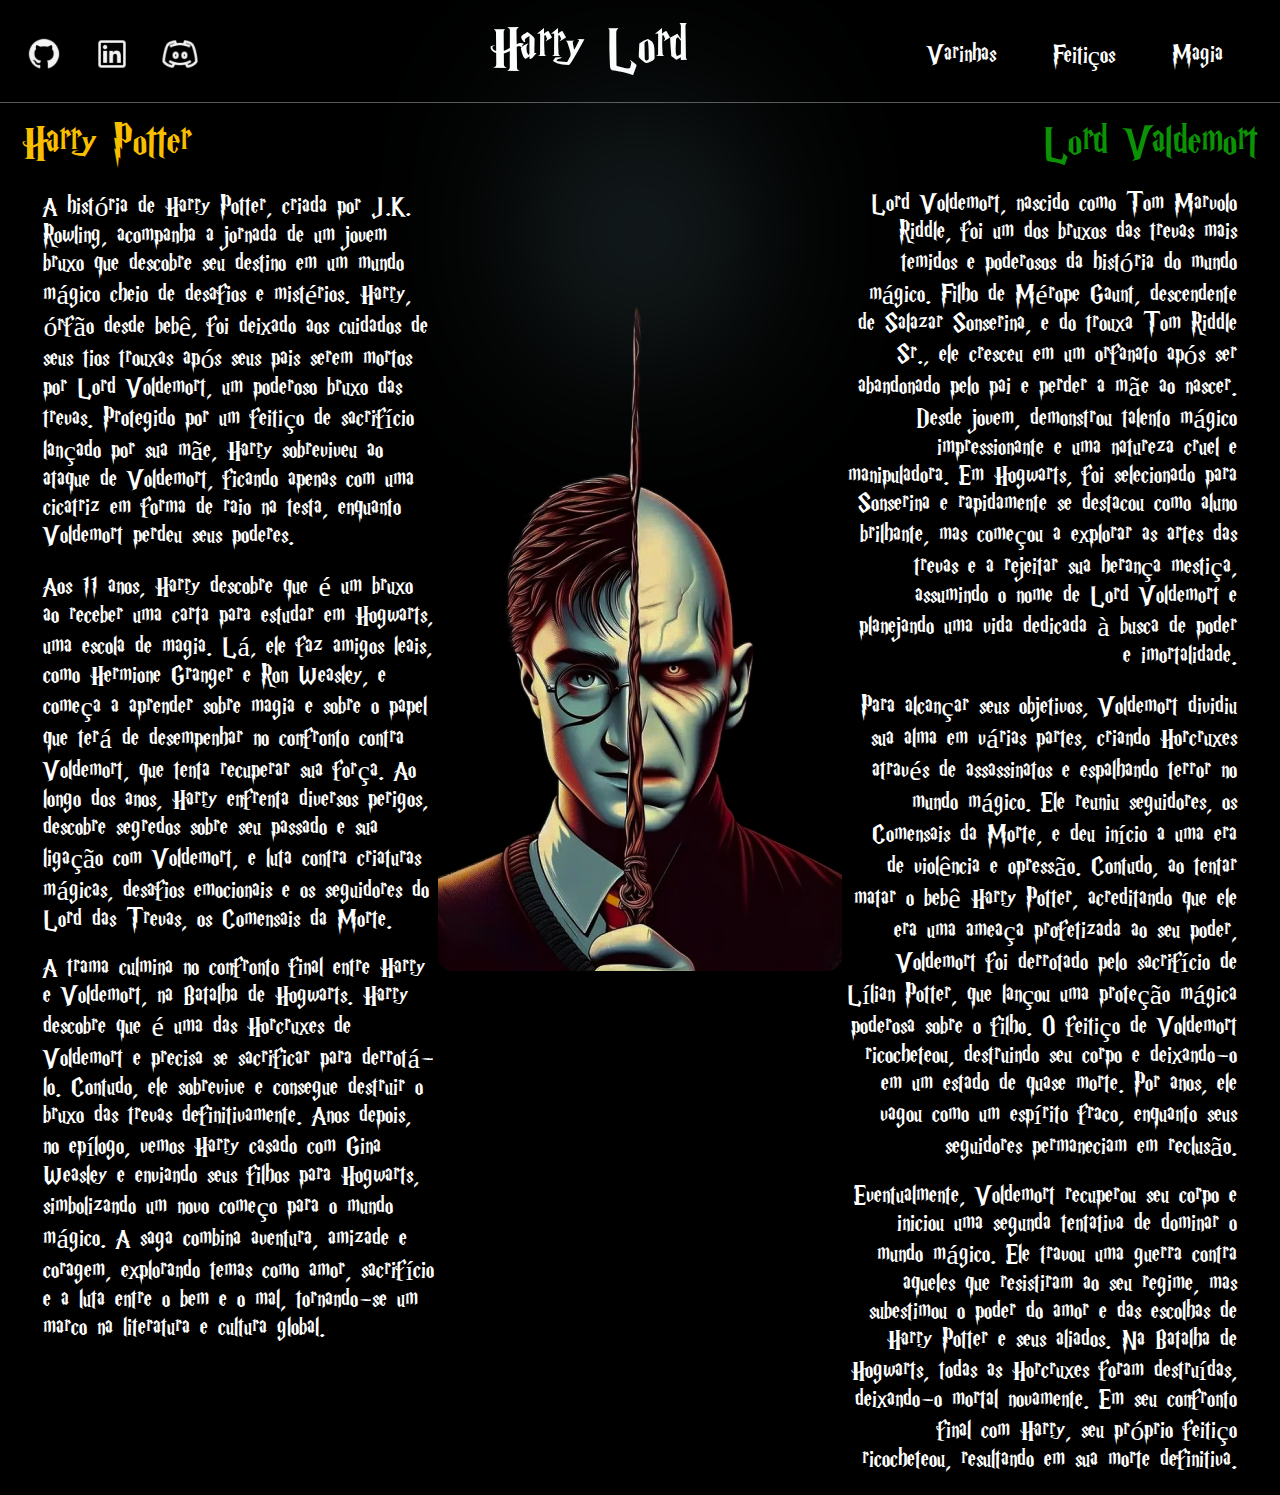
==== index.html @ 0b6c0e16 "Primeiro commit do projeto Harry and Lord" ====
<!DOCTYPE html>
<html lang="pt-br">
<head>
    <meta charset="UTF-8">
    <meta http-equiv="X-UA-Compatible" content="IE=edge">
    <meta name="viewport" content="width=device-width, initial-scale=1.0">
    <title>Harry Lord</title>
   
   <!-- links de Css -->
    <link rel="stylesheet" href="styles.css">
</head>


<body>
  <header class="menu">
    <div class="icons">
      <a href='https://github.com/V1n1c1u5f1rm1n0'><img src="./img/github_icon.png" alt="logo GitHub"></a>
      <a href='https://www.linkedin.com/in/vinicius-firmino/'><img src="./img/linkding_icon.png" alt="logo Linkedin"></a>
      <a href='https://discord.gg/HqS6YYK2QP'><img src="./img/discord_icon.png" alt="logo Discord"></a>
    </div>
    </div>
     <h1 class="logo">Harry Lord</h1>
   
     <div class="menu_nav">
        <a href="#Harry"id="varinha" class="menu_link">Varinhas</a>
        <a href="#Lord" id="feitico" class="menu_link">Feitiços</a>
        <a href="#Lord" id="magia"   class="menu_link">Magia</a>  
    </div>

  </header>

<main class="prc">
  <section class="harry_potter">
    <h1 class="nomes_lords" id="Harry">Harry Potter</h1>
      <p class="harry_potter_texto">
        A história de Harry Potter, criada por J.K. Rowling, acompanha a jornada de um jovem
        bruxo que descobre seu destino em um mundo mágico cheio de desafios e mistérios. Harry, órfão desde bebê,
        foi deixado aos cuidados de seus tios trouxas após seus pais serem mortos por Lord Voldemort, um poderoso bruxo das trevas. 
        Protegido por um feitiço de sacrifício lançado por sua mãe, Harry sobreviveu ao ataque
        de Voldemort, ficando apenas com uma cicatriz em forma de raio na testa, enquanto Voldemort perdeu seus poderes.
      </p>
      <p class="harry_potter_texto">
        Aos 11 anos, Harry descobre que é um bruxo ao receber uma carta para estudar em Hogwarts, uma escola de magia. Lá, ele faz amigos leais, como Hermione Granger e Ron Weasley, e começa a aprender sobre magia e sobre o papel que terá de desempenhar no confronto contra Voldemort, que tenta recuperar sua força. Ao longo dos anos, Harry enfrenta diversos perigos, descobre segredos sobre seu passado e sua ligação com Voldemort, e luta contra criaturas mágicas, desafios emocionais e os seguidores do Lord das Trevas, os Comensais da Morte.</p>
      <p class="harry_potter_texto">
        A trama culmina no confronto final entre Harry e Voldemort, na Batalha de Hogwarts. Harry descobre que é uma das Horcruxes de Voldemort e precisa se sacrificar para derrotá-lo. Contudo, ele sobrevive e consegue destruir o bruxo das trevas definitivamente. Anos depois, no epílogo, vemos Harry casado com Gina Weasley e enviando seus filhos para Hogwarts, simbolizando um novo começo para o mundo mágico. A saga combina aventura, amizade e coragem, explorando temas como amor, sacrifício e a luta entre o bem e o mal, tornando-se um marco na literatura e cultura global.
      </p>

  </section>

  <div class="img_centro">
    <img src="./img/patrono.png" class="patrono">
    <img src="./img/harry_lord.png" class="harry_lord">
  </div>

  <section class="lord_voldemort">
    <h1 class="nomes_lords" id="Lord">Lord Valdemort</h1>
      <p class="lord_voldemort_texto">
        Lord Voldemort, nascido como Tom Marvolo Riddle, foi um dos bruxos das trevas mais temidos e poderosos da história do mundo mágico. Filho de Mérope Gaunt, descendente de Salazar Sonserina, e do trouxa Tom Riddle Sr., ele cresceu em um orfanato após ser abandonado pelo pai e perder a mãe ao nascer. Desde jovem, demonstrou talento mágico impressionante e uma natureza cruel e manipuladora. Em Hogwarts, foi selecionado para Sonserina e rapidamente se destacou como aluno brilhante, mas começou a explorar as artes das trevas e a rejeitar sua herança mestiça, assumindo o nome de Lord Voldemort e planejando uma vida dedicada à busca de poder e imortalidade.
      </p>
      <p class="lord_voldemort_texto">
        Para alcançar seus objetivos, Voldemort dividiu sua alma em várias partes, criando Horcruxes através de assassinatos e espalhando terror no mundo mágico. Ele reuniu seguidores, os Comensais da Morte, e deu início a uma era de violência e opressão. Contudo, ao tentar matar o bebê Harry Potter, acreditando que ele era uma ameaça profetizada ao seu poder, Voldemort foi derrotado pelo sacrifício de Lílian Potter, que lançou uma proteção mágica poderosa sobre o filho. O feitiço de Voldemort ricocheteou, destruindo seu corpo e deixando-o em um estado de quase morte. Por anos, ele vagou como um espírito fraco, enquanto seus seguidores permaneciam em reclusão.
      </p>
      <p class="lord_voldemort_texto">
        Eventualmente, Voldemort recuperou seu corpo e iniciou uma segunda tentativa de dominar o mundo mágico. Ele travou uma guerra contra aqueles que resistiram ao seu regime, mas subestimou o poder do amor e das escolhas de Harry Potter e seus aliados. Na Batalha de Hogwarts, todas as Horcruxes foram destruídas, deixando-o mortal novamente. Em seu confronto final com Harry, seu próprio feitiço ricocheteou, resultando em sua morte definitiva. 
      </p>
  </section>


</main>
  
  <footer>

  </footer>
  
  <script src="script.js"></script>
</body>
</html>
---- styles.css ----
/* reset css */

* {
  margin: 0;
  padding: 0;
}

/*fontes importadas*/
@font-face {
  font-family: 'harryph' ;
  src: url("./fontes/HARRYP__.TTF");
}


/*cores project*/
:root {

  --cor-de-fundo: #000000;
  --cor-de-fonte: #ffffff;
  --cor-sonserina-1: #0C9305;
  --cor-sonserina-2: #665B4A;
  --cor-grifinoria-1: #F8BE00;
  --cor-grifinoria-2: #440000;
  --cor-corvinal-1: #1C466E;
  --cor-Lufalufa-1: #9E9E9E;
  --cor-magia-1: #62aef5;

}

body {
  box-sizing: border-box;
  height: 100vh;
  background-color: var(--cor-de-fundo);
  color:var(--cor-de-fonte);   
}



.menu {
  display: flex;
  justify-content: space-between;
  border-bottom: 1px solid  #585858;
  margin-top: 10px;
  
}

.icons img {
  width: 40px; 
  height: 40px;
  margin-top: 24px;
  padding-left: 24px;
  margin-bottom: 24px;
}

.logo {
  font-family:'harryph';
  font-weight: 100;
  font-size: 3.75rem; /* 60px */
  text-align: center;
  flex-grow: 1;   
  margin-top: 10px;
  margin-left: 4%;
}

.barra-de-pesquisa::placeholder {
  text-align: right; 
  padding-right: 15px;
}

.prc {
  display: flex; 
  width: 100%;
  justify-content: space-between; 
  align-items: flex-start; 
  gap: 20px;
  font-family:'harryph';
  font-size: 1.75rem; /* 28px */
  
}
  .harry_potter, .lord_voldemort {
  flex: 1; 
  }
  
  .img_centro {
    display: flex;
    flex-direction: column;
    width: 50%;
    max-width: 25%;
    margin: 2%;
    align-items: center;
  }

  .patrono {
  width: 50%;
  margin-right: 2%;
  margin-bottom: -20%;
  filter: blur(100px); 
  transition: opacity 5s ease, transform 5s ease, filter 5s ease; 
  }
  
  .patrono:hover {
  opacity: 1;
  filter: blur(0);
  }
  
  .nomes_lords {
  margin-bottom: 5%;
  font-size: 3rem; /* 48px */
  font-weight: 100;
  margin-top: 4%;
  }
  
  #Harry {
  margin-left: 5%;
  color: var(--cor-grifinoria-1);
  }
  
  #Lord {
  color: var(--cor-sonserina-1);
  margin-right: 5%;
  }
  
  .lord_voldemort {
  text-align: right;
  }
  .harry_potter_texto, .lord_voldemort_texto {
  margin-bottom: 20px;
  }
  .harry_potter_texto {
  margin-left: 10%;

  }
  .lord_voldemort_texto {
  margin-right: 10%;
  }



.menu_nav {
  display: flex;
  align-items: center;
  
}

.menu_link {
  text-decoration: none;
  color: inherit; 
  font-size: 1rem; /* 16px */
  font-weight: bold;
  margin-right: 57px;
  font-family: harryph;
  font-size: 1.75rem; /* 28px */
  font-weight: 100;
}

/* Hover de menu */
#varinha:hover {
  color: var(--cor-grifinoria-1);

}
#feitico:hover {
  color: var(--cor-sonserina-2);

}
#magia:hover {
  color: var(--cor-magia-1);

}
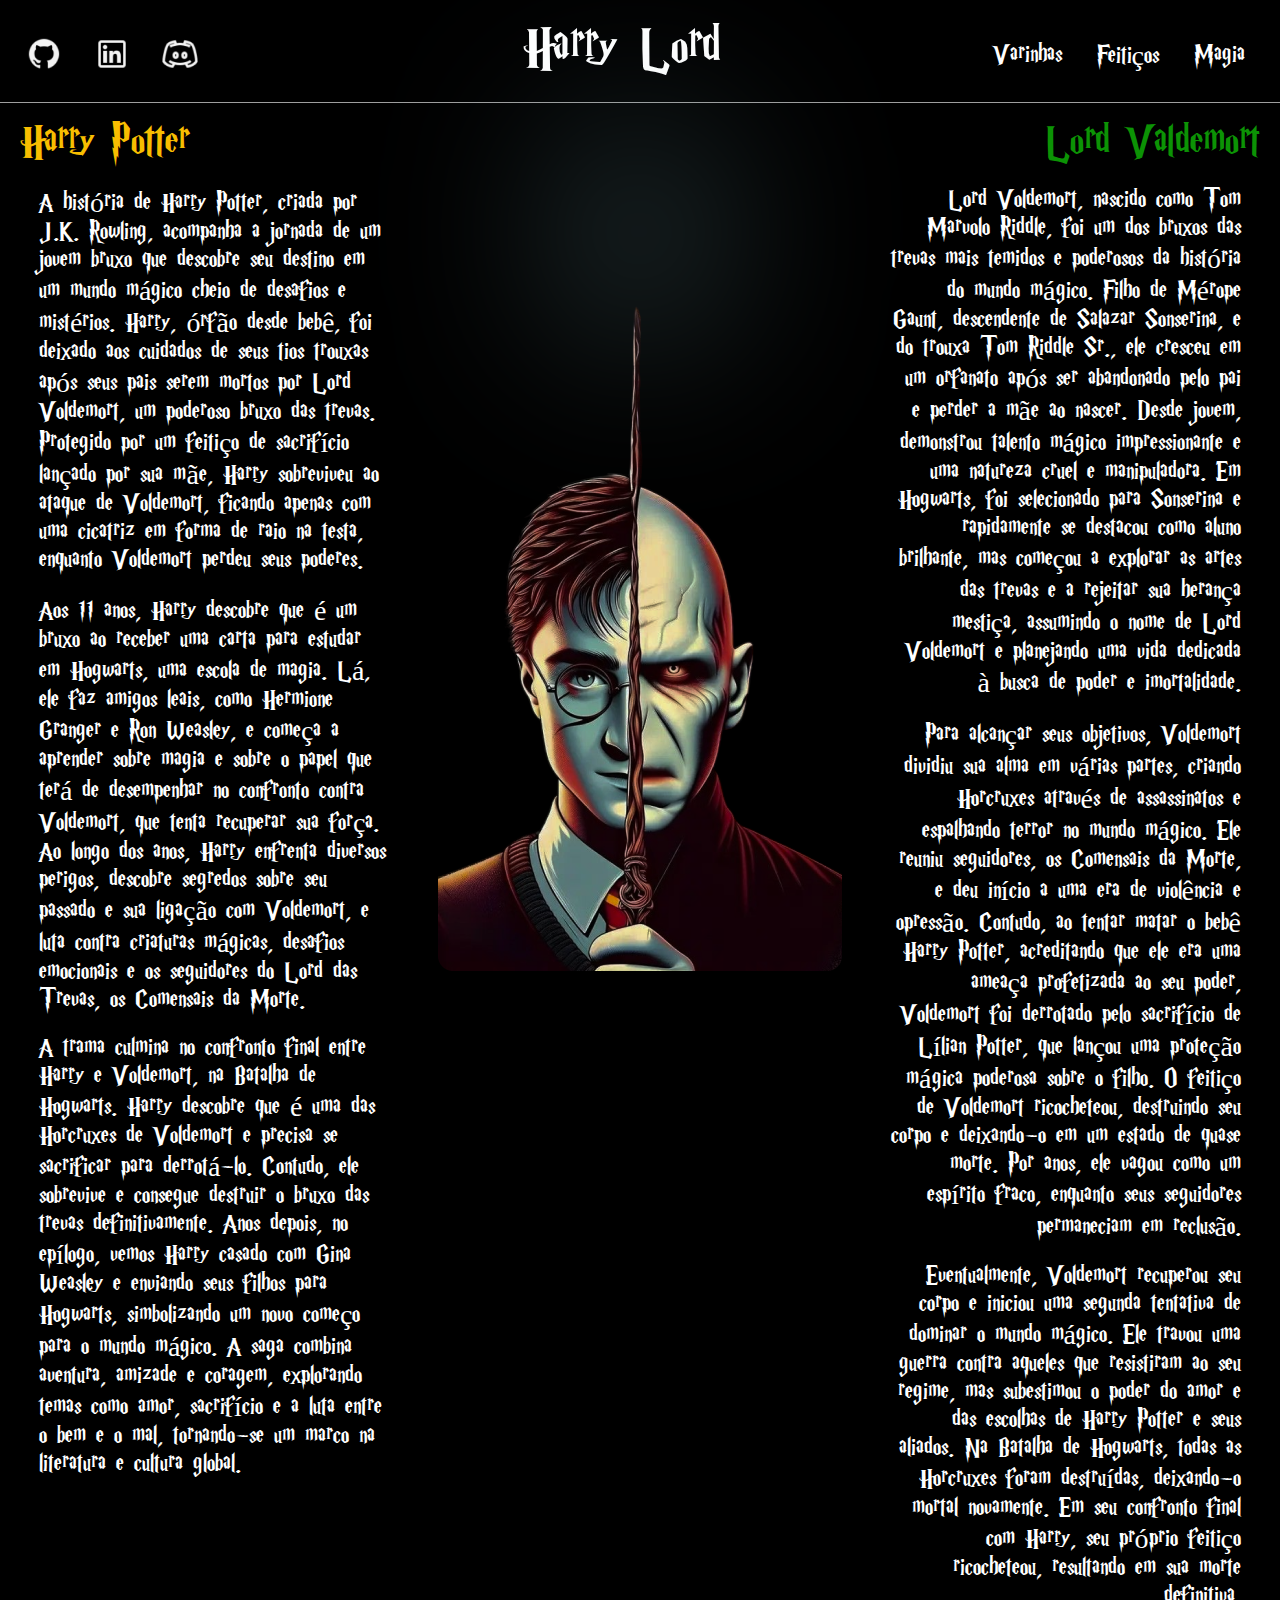
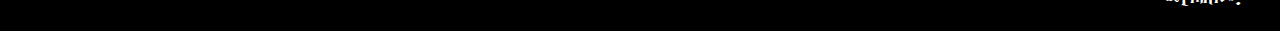
==== commit 3c3bf708: "Adicionado menu hambúrguer e ícones no rodapé; melhorada a navegação, o estilo e a responsividade." ====
--- a/index.html
+++ b/index.html
@@ -18,14 +18,21 @@
       <a href='https://www.linkedin.com/in/vinicius-firmino/'><img src="./img/linkding_icon.png" alt="logo Linkedin"></a>
       <a href='https://discord.gg/HqS6YYK2QP'><img src="./img/discord_icon.png" alt="logo Discord"></a>
     </div>
-    </div>
      <h1 class="logo">Harry Lord</h1>
    
-     <div class="menu_nav">
-        <a href="#Harry"id="varinha" class="menu_link">Varinhas</a>
+     <!-- Menu Hambúrguer -->
+    <div class="hamburger">
+      <div></div>
+      <div></div>
+      <div></div>
+    </div>
+
+    <!-- Navegação -->
+    <nav class="menu_nav">
+        <a href="#Harry" id="varinha" class="menu_link">Varinhas</a>
         <a href="#Lord" id="feitico" class="menu_link">Feitiços</a>
-        <a href="#Lord" id="magia"   class="menu_link">Magia</a>  
-    </div>
+        <a href="#Lord" id="magia" class="menu_link">Magia</a>  
+    </nav>
 
   </header>
 
@@ -69,9 +76,14 @@
 </main>
   
   <footer>
+    <div class="footer_icons">
+      <a href='https://github.com/V1n1c1u5f1rm1n0' target="_blank"><img src="./img/github_icon.png" alt="logo GitHub"></a>
+      <a href='https://www.linkedin.com/in/vinicius-firmino/' target="_blank"><img src="./img/linkding_icon.png" alt="logo Linkedin"></a>
+      <a href='https://discord.gg/HqS6YYK2QP' target="_blank"><img src="./img/discord_icon.png" alt="logo Discord"></a>
 
+    </div>
   </footer>
   
-  <script src="script.js"></script>
+  <script src="./script.js"></script>
 </body>
 </html>--- a/styles.css
+++ b/styles.css
@@ -24,7 +24,6 @@
   --cor-corvinal-1: #1C466E;
   --cor-Lufalufa-1: #9E9E9E;
   --cor-magia-1: #62aef5;
-
 }
 
 body {
@@ -32,15 +31,76 @@
   height: 100vh;
   background-color: var(--cor-de-fundo);
   color:var(--cor-de-fonte);   
-}
-
-
+  
+}
 
 .menu {
   display: flex;
   justify-content: space-between;
-  border-bottom: 1px solid  #585858;
+  border-bottom: 1px solid var(--cor-Lufalufa-1);
   margin-top: 10px;
+  
+}
+
+/* Estilização do Menu Hambúrguer */
+.hamburger {
+  display: none;
+  flex-direction: column;
+  gap: 5px;
+  cursor: pointer;
+  z-index: 10;
+}
+
+.hamburger div {
+  width: 30px;
+  height: 3px;
+  background-color: white;
+  transition: 0.4s;
+}
+
+/* Animação do "X" com 3s */
+.hamburger.open div:nth-child(1) {
+  transform: rotate(45deg) translate(5px, 5px);
+  transition: transform 2s ease-in-out;
+}
+
+.hamburger.open div:nth-child(2) {
+  opacity: 0;
+  transition: opacity 2s ease-in-out;
+}/* Estilização do Menu Hambúrguer */
+.hamburger {
+  display: none;
+  flex-direction: column;
+  gap: 5px;
+  cursor: pointer;
+  z-index: 10;
+}
+
+.hamburger div {
+  width: 30px;
+  height: 3px;
+  background-color: white;
+  transition: 0.4s;
+}
+
+/* Animação do "X" com 3s */
+.hamburger.open div:nth-child(1) {
+  transform: rotate(45deg) translate(5px, 5px);
+  transition: transform 2s ease-in-out;
+}
+
+.hamburger.open div:nth-child(2) {
+  opacity: 0;
+  transition: opacity 2s ease-in-out;
+}
+
+.hamburger.open div:nth-child(3) {
+  transform: rotate(-45deg) translate(5px, -5px);
+  transition: transform 2s ease-in-out;
+}
+
+.menu_nav {
+  display: flex;
   
 }
 
@@ -51,7 +111,14 @@
   padding-left: 24px;
   margin-bottom: 24px;
 }
-
+.icons img:hover {
+  filter: hue-rotate(220deg) brightness(0.3);
+  transform: scale(1.1);
+}
+.icons img:active {
+  filter: hue-rotate(220deg) brightness(0.3);
+  transform: scale(0.95);
+}
 .logo {
   font-family:'harryph';
   font-weight: 100;
@@ -62,11 +129,6 @@
   margin-left: 4%;
 }
 
-.barra-de-pesquisa::placeholder {
-  text-align: right; 
-  padding-right: 15px;
-}
-
 .prc {
   display: flex; 
   width: 100%;
@@ -75,6 +137,7 @@
   gap: 20px;
   font-family:'harryph';
   font-size: 1.75rem; /* 28px */
+  gap: 5%;
   
 }
   .harry_potter, .lord_voldemort {
@@ -134,25 +197,22 @@
   margin-right: 10%;
   }
 
-
-
 .menu_nav {
   display: flex;
   align-items: center;
   
 }
-
 .menu_link {
   text-decoration: none;
   color: inherit; 
   font-size: 1rem; /* 16px */
   font-weight: bold;
-  margin-right: 57px;
+  margin-right: 35px;
   font-family: harryph;
   font-size: 1.75rem; /* 28px */
   font-weight: 100;
-}
-
+  padding-right: -33px;
+}
 /* Hover de menu */
 #varinha:hover {
   color: var(--cor-grifinoria-1);
@@ -165,4 +225,124 @@
 #magia:hover {
   color: var(--cor-magia-1);
 
-}+}
+.footer_icons {
+  display: none;
+}
+
+/* Animação do Menu */
+@keyframes slideIn {
+  from {
+      opacity: 0;
+      transform: translateX(100%);
+  }
+  to {
+      opacity: 1;
+      transform: translateX(0);
+  }
+}
+
+@keyframes slideOut {
+  from {
+      opacity: 1;
+      transform: translateX(0);
+  }
+  to {
+      opacity: 0;
+      transform: translateX(100%);
+  }
+}
+
+
+@media (max-width: 1270px) {
+  .menu{
+    align-items: center;
+  }
+  .prc {
+    flex-direction: column;
+    align-items: center;
+    gap: 20px;
+  }
+  .lord_voldemort {
+    text-align: left;
+    margin-left: 5%;
+    margin-right: -5%;
+  }
+  .harry_potter_texto {
+    margin-left: 5%;
+    margin-right: 5%;
+    }
+  
+    .icons {
+      display: none;
+  }
+
+  .menu {
+      padding: 10px;
+      position: relative;
+  }
+
+  .icons {
+    display: none;
+}
+
+.menu {
+    padding: 10px;
+    position: relative;
+}
+
+.logo {
+    flex-grow: 1;
+    text-align: center;
+}
+
+.hamburger {
+    display: flex;
+}
+
+.menu_nav {
+    display: none;
+    flex-direction: column;
+    position: absolute;
+    top: 65px;
+    right: 0px;
+    background-color: var(--cor-grifinoria-2);
+    padding: 10px;
+    border-radius: 5px;
+    
+}
+.menu_nav a {
+    color: var();
+    text-decoration: auto;
+    align-items: center;
+    padding: 10px;
+    display: block;
+}
+
+.menu_nav.active {
+    display: flex;
+    animation: slideIn 2s forwards;
+}
+.footer_icons{
+  display: flex;
+  justify-content: space-around;
+  margin-top: 20px;
+  background-color: var(--cor-Lufalufa-1);
+}
+.footer_icons img {
+  width: 44px; 
+  height: 44px;
+  margin-top: 14px;
+  margin-bottom: 14px;
+  
+}
+
+.footer_icons img:hover {
+  filter: hue-rotate(220deg) brightness(0.3);
+  transform: scale(1.1);
+}
+.footer_icons img:active {
+  filter: hue-rotate(220deg) brightness(0.3);
+  transform: scale(0.95);
+}
+}
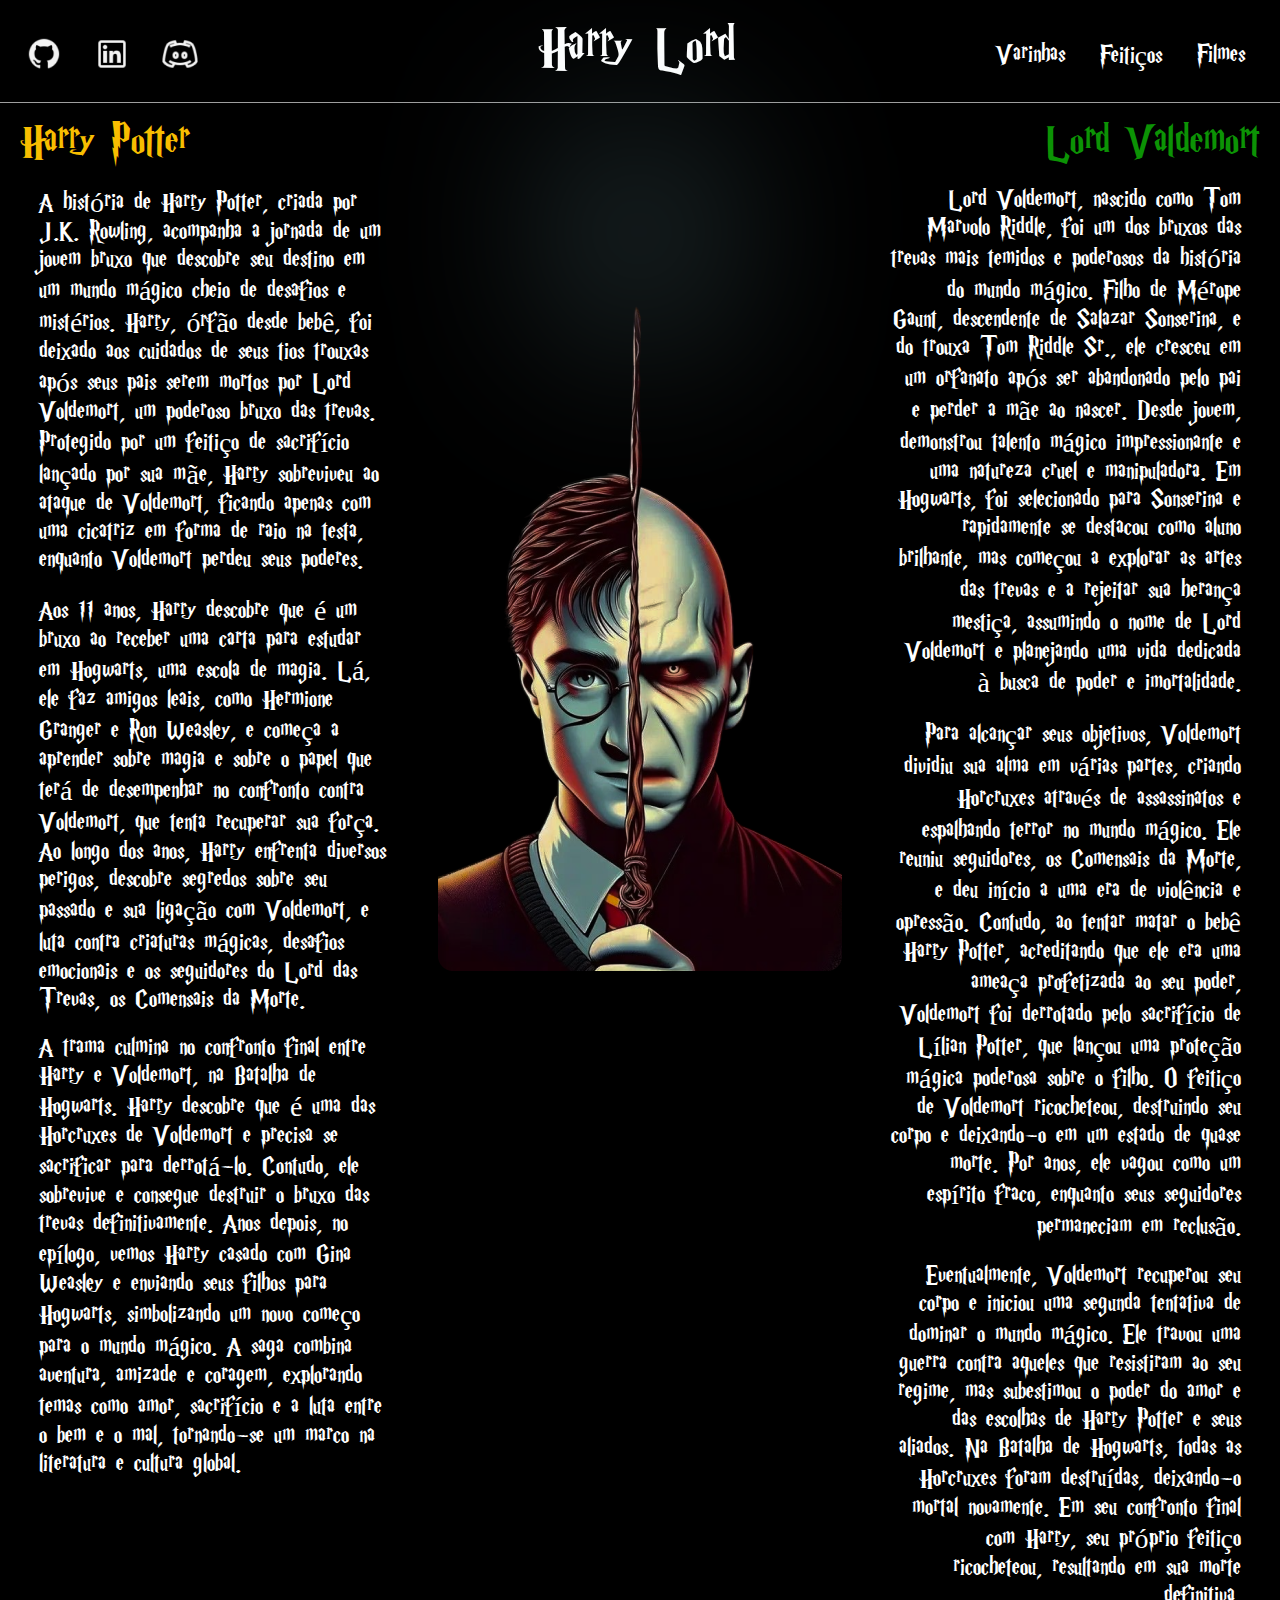
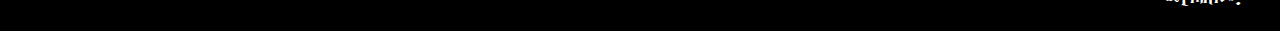
==== commit 65fae795: "Adicionado novos fundos para os cards, adicionado e finalizado e feitico.html, melhorados estilizaçã" ====
--- a/index.html
+++ b/index.html
@@ -14,13 +14,12 @@
 <body>
   <header class="menu">
     <div class="icons">
-      <a href='https://github.com/V1n1c1u5f1rm1n0'><img src="./img/github_icon.png" alt="logo GitHub"></a>
-      <a href='https://www.linkedin.com/in/vinicius-firmino/'><img src="./img/linkding_icon.png" alt="logo Linkedin"></a>
-      <a href='https://discord.gg/HqS6YYK2QP'><img src="./img/discord_icon.png" alt="logo Discord"></a>
-    </div>
-     <h1 class="logo">Harry Lord</h1>
-   
-     <!-- Menu Hambúrguer -->
+      <a href='https://github.com/V1n1c1u5f1rm1n0' target="_blank"><img src="./img/github_icon.png" alt="logo GitHub"></a>
+      <a href='https://www.linkedin.com/in/vinicius-firmino/' target="_blank"><img src="./img/linkding_icon.png" alt="logo Linkedin"></a>
+      <a href='https://discord.gg/HqS6YYK2QP' target="_blank"><img src="./img/discord_icon.png" alt="logo Discord"></a>
+    </div> 
+    <h1><a href="index.html" class="logo">Harry Lord</a></h1>
+    
     <div class="hamburger">
       <div></div>
       <div></div>
@@ -29,11 +28,10 @@
 
     <!-- Navegação -->
     <nav class="menu_nav">
-        <a href="#Harry" id="varinha" class="menu_link">Varinhas</a>
-        <a href="#Lord" id="feitico" class="menu_link">Feitiços</a>
-        <a href="#Lord" id="magia" class="menu_link">Magia</a>  
+        <a href="./varinhas.html" id="varinha" class="menu_link">Varinhas</a>
+        <a href="./feitico.html" id="feitico" class="menu_link">Feitiços</a>
+        <a href="#Lord" id="filmes" class="menu_link">Filmes</a>
     </nav>
-
   </header>
 
 <main class="prc">
--- a/styles.css
+++ b/styles.css
@@ -1,5 +1,4 @@
 /* reset css */
-
 * {
   margin: 0;
   padding: 0;
@@ -7,14 +6,22 @@
 
 /*fontes importadas*/
 @font-face {
-  font-family: 'harryph' ;
-  src: url("./fontes/HARRYP__.TTF");
-}
-
+  font-family: 'harryph';
+  src: url('./fontes/HARRYP__.TTF');
+}
+
+@font-face {
+  font-family: 'parselto';
+  src: url('./fontes/PARSELTO.TTF');
+}
+
+@font-face {
+  font-family: 'aquiline';
+  src: url('./fontes/AquilineTwo.ttf');
+}
 
 /*cores project*/
 :root {
-
   --cor-de-fundo: #000000;
   --cor-de-fonte: #ffffff;
   --cor-sonserina-1: #0C9305;
@@ -24,14 +31,18 @@
   --cor-corvinal-1: #1C466E;
   --cor-Lufalufa-1: #9E9E9E;
   --cor-magia-1: #62aef5;
+
+  /* corres de cardes */
+  --cor-fundo-card: #3b3e37;
+  --cor-borda-card: #e19563;
+  --cor-titulo-card: #c4594e;
 }
 
 body {
   box-sizing: border-box;
   height: 100vh;
   background-color: var(--cor-de-fundo);
-  color:var(--cor-de-fonte);   
-  
+  color: var(--cor-de-fonte);
 }
 
 .menu {
@@ -39,7 +50,6 @@
   justify-content: space-between;
   border-bottom: 1px solid var(--cor-Lufalufa-1);
   margin-top: 10px;
-  
 }
 
 /* Estilização do Menu Hambúrguer */
@@ -54,7 +64,7 @@
 .hamburger div {
   width: 30px;
   height: 3px;
-  background-color: white;
+  background-color: var(--cor-de-fonte);
   transition: 0.4s;
 }
 
@@ -67,31 +77,6 @@
 .hamburger.open div:nth-child(2) {
   opacity: 0;
   transition: opacity 2s ease-in-out;
-}/* Estilização do Menu Hambúrguer */
-.hamburger {
-  display: none;
-  flex-direction: column;
-  gap: 5px;
-  cursor: pointer;
-  z-index: 10;
-}
-
-.hamburger div {
-  width: 30px;
-  height: 3px;
-  background-color: white;
-  transition: 0.4s;
-}
-
-/* Animação do "X" com 3s */
-.hamburger.open div:nth-child(1) {
-  transform: rotate(45deg) translate(5px, 5px);
-  transition: transform 2s ease-in-out;
-}
-
-.hamburger.open div:nth-child(2) {
-  opacity: 0;
-  transition: opacity 2s ease-in-out;
 }
 
 .hamburger.open div:nth-child(3) {
@@ -101,110 +86,121 @@
 
 .menu_nav {
   display: flex;
-  
 }
 
 .icons img {
-  width: 40px; 
+  width: 40px;
   height: 40px;
   margin-top: 24px;
   padding-left: 24px;
   margin-bottom: 24px;
 }
+
 .icons img:hover {
   filter: hue-rotate(220deg) brightness(0.3);
   transform: scale(1.1);
 }
+
 .icons img:active {
   filter: hue-rotate(220deg) brightness(0.3);
   transform: scale(0.95);
 }
+
 .logo {
-  font-family:'harryph';
+  font-family: 'harryph';
   font-weight: 100;
   font-size: 3.75rem; /* 60px */
   text-align: center;
-  flex-grow: 1;   
+  display: inline-flex;
+  gap: 10px;
   margin-top: 10px;
-  margin-left: 4%;
+  margin-left: 20%;
+  text-decoration: none;
+  color: var(--cor-de-fonte);
+  white-space: nowrap;
+  align-items: center;
 }
 
 .prc {
-  display: flex; 
+  display: flex;
   width: 100%;
-  justify-content: space-between; 
-  align-items: flex-start; 
-  gap: 20px;
-  font-family:'harryph';
+  justify-content: space-between;
+  align-items: flex-start;
+  gap: 0px;
+  font-family: 'harryph';
   font-size: 1.75rem; /* 28px */
   gap: 5%;
-  
-}
-  .harry_potter, .lord_voldemort {
-  flex: 1; 
-  }
-  
-  .img_centro {
-    display: flex;
-    flex-direction: column;
-    width: 50%;
-    max-width: 25%;
-    margin: 2%;
-    align-items: center;
-  }
-
-  .patrono {
+}
+
+.harry_potter,
+.lord_voldemort {
+  flex: 1;
+}
+
+.img_centro {
+  display: flex;
+  flex-direction: column;
+  width: 50%;
+  max-width: 25%;
+  margin: 2%;
+  align-items: center;
+}
+
+.patrono {
   width: 50%;
   margin-right: 2%;
   margin-bottom: -20%;
-  filter: blur(100px); 
-  transition: opacity 5s ease, transform 5s ease, filter 5s ease; 
-  }
-  
-  .patrono:hover {
+  filter: blur(100px);
+  transition: opacity 5s ease, transform 5s ease, filter 5s ease;
+}
+
+.patrono:hover {
   opacity: 1;
   filter: blur(0);
-  }
-  
-  .nomes_lords {
+}
+
+.nomes_lords {
   margin-bottom: 5%;
   font-size: 3rem; /* 48px */
   font-weight: 100;
   margin-top: 4%;
-  }
-  
-  #Harry {
+}
+
+#Harry {
   margin-left: 5%;
   color: var(--cor-grifinoria-1);
-  }
-  
-  #Lord {
+}
+
+#Lord {
   color: var(--cor-sonserina-1);
   margin-right: 5%;
-  }
-  
-  .lord_voldemort {
+}
+
+.lord_voldemort {
   text-align: right;
-  }
-  .harry_potter_texto, .lord_voldemort_texto {
+}
+
+.harry_potter_texto,
+.lord_voldemort_texto {
   margin-bottom: 20px;
-  }
-  .harry_potter_texto {
+}
+
+.harry_potter_texto {
   margin-left: 10%;
-
-  }
-  .lord_voldemort_texto {
+}
+
+.lord_voldemort_texto {
   margin-right: 10%;
-  }
+}
 
 .menu_nav {
   display: flex;
   align-items: center;
-  
-}
+}
+
 .menu_link {
   text-decoration: none;
-  color: inherit; 
+  color: inherit;
   font-size: 1rem; /* 16px */
   font-weight: bold;
   margin-right: 35px;
@@ -213,94 +209,227 @@
   font-weight: 100;
   padding-right: -33px;
 }
+
 /* Hover de menu */
 #varinha:hover {
   color: var(--cor-grifinoria-1);
-
-}
+}
+
 #feitico:hover {
   color: var(--cor-sonserina-2);
-
-}
-#magia:hover {
+}
+
+#filmes:hover {
   color: var(--cor-magia-1);
-
-}
+}
+
 .footer_icons {
   display: none;
+}
+
+#livros {
+  display: none;
+}
+
+#livros:hover {
+  color: var(--cor-sonserina-1);
 }
 
 /* Animação do Menu */
 @keyframes slideIn {
   from {
-      opacity: 0;
-      transform: translateX(100%);
+    opacity: 0;
+    transform: translateX(100%);
   }
   to {
-      opacity: 1;
-      transform: translateX(0);
+    opacity: 1;
+    transform: translateX(0);
   }
 }
 
 @keyframes slideOut {
   from {
-      opacity: 1;
-      transform: translateX(0);
+    opacity: 1;
+    transform: translateX(0);
   }
   to {
-      opacity: 0;
-      transform: translateX(100%);
-  }
-}
-
+    opacity: 0;
+    transform: translateX(100%);
+  }
+}
+
+/* feitiços format */
+.search-container {
+  display: flex;
+  justify-content: space-between;
+  align-items: center;
+  align-items: center;
+  text-align: center;
+  justify-content: center;
+  
+}
+
+.eu_juro {
+  margin-left: 15%;
+  font-family: 'aquiline';
+  font-size: 2.1875rem; /* 35px */
+  font-weight: 30;
+  color: var(--cor-sonserina-1);
+  white-space: nowrap;
+  overflow: hidden;
+  width: 0;
+  animation: typing 20s steps(1000, end) forwards;
+  text-align: center;
+  
+}
+.pesquisa{
+  text-align: start;
+  margin-right: 1%;
+}
+.conjure{ 
+  margin-bottom: 8px;
+  font-family: 'parselto';
+  font-size: 20px;
+  font-weight: 50;
+  animation: fadeIn 45s ease-in-out forwards;
+}
+#search {
+  flex-direction: end;
+  font-family: 'Franklin Gothic Medium', 'Arial Narrow', Arial, sans-serif;
+  padding: 8px;
+  width: 220px;
+  font-size: 16px;
+  border-radius: 12px;
+  text-align: center;
+  background-color: rgba(255, 255, 255, 0.959);
+  animation: fadeIn 85s ease-in-out forwards;
+  border: none;
+  border-bottom: 2px solid var(--cor-sonserina-1);
+}
+
+@keyframes fadeIn {
+  from {
+    opacity: 0;
+  }
+  to {
+    opacity: 1;
+  }
+}
+
+.cards-container {
+  display: flex;
+  flex-flow: row wrap;
+  flex-grow: 3;
+  justify-content: space-around;
+  padding: 20px;
+  gap: 20px;
+  align-items: center;
+  animation: bounce-in-top 10s ease-in-out forwards;
+}
+
+@keyframes bounce-in-top {
+  from {
+    opacity: 0;
+  }
+  to {
+    opacity: 1;
+  }
+}
+.card {
+  display: flex;
+  flex-direction: column;
+  width: 250px;
+  height: 212px;
+  padding: 15px;
+  background-size: 100% 100%;
+  background-position: center;
+  background-repeat: no-repeat;
+  border-radius: 10px;
+  transition: transform 1s ease-in-out; /* Ajustado para 1 segundo */
+  cursor: pointer;
+  border: 1px solid var(--cor-Lufalufa-1);
+}
+
+.card:hover {
+  transform: scale(1.08);
+}
+
+.card h3 {
+  font-size: 22px;
+  font-family: 'parselto';
+  font-weight: 700;
+  color: var(--cor-de-fonte);
+  margin-bottom: 8px;
+  text-align: center;
+  text-shadow: 2px 2px 5px var(--cor-de-fundo), -1px -1px 5px var(--cor-de-fundo);
+}
+
+.card p {
+  font-size: 17px;
+  font-family: 'parselto';
+  color: var(--cor-de-fonte);
+  text-align: center;
+  text-shadow: 2px 2px 5px var(--cor-de-fundo), -1px -1px 5px var(--cor-de-fundo);
+}
+
+.card .description {
+  font-size: 12px;
+  color: var(--cor-grifinoria-1);
+  margin-top: 0;
+  margin-bottom: 0;
+}
 
 @media (max-width: 1270px) {
-  .menu{
+  .menu {
     align-items: center;
   }
+  
   .prc {
     flex-direction: column;
     align-items: center;
     gap: 20px;
   }
+  
   .lord_voldemort {
     text-align: left;
     margin-left: 5%;
     margin-right: -5%;
   }
+  
   .harry_potter_texto {
     margin-left: 5%;
     margin-right: 5%;
-    }
-  
-    .icons {
-      display: none;
-  }
-
-  .menu {
-      padding: 10px;
-      position: relative;
-  }
-
+  }
+  
   .icons {
     display: none;
-}
-
-.menu {
+  }
+  
+  .menu {
     padding: 10px;
     position: relative;
-}
-
-.logo {
-    flex-grow: 1;
-    text-align: center;
-}
-
-.hamburger {
+  }
+  
+  .icons {
+    display: none;
+  }
+  
+  .menu {
+    padding: 10px;
+    position: relative;
+  }
+  
+  .logo {
+    align-items: center;
+    margin-left: 10%;
+    margin: 8px 8px;
+  }
+  
+  .hamburger {
     display: flex;
-}
-
-.menu_nav {
+  }
+  
+  .menu_nav {
     display: none;
     flex-direction: column;
     position: absolute;
@@ -309,40 +438,91 @@
     background-color: var(--cor-grifinoria-2);
     padding: 10px;
     border-radius: 5px;
-    
-}
-.menu_nav a {
+  }
+  
+  .menu_nav a {
     color: var();
     text-decoration: auto;
     align-items: center;
     padding: 10px;
     display: block;
-}
-
-.menu_nav.active {
+  }
+  
+  .menu_nav.active {
     display: flex;
     animation: slideIn 2s forwards;
-}
-.footer_icons{
-  display: flex;
-  justify-content: space-around;
-  margin-top: 20px;
-  background-color: var(--cor-Lufalufa-1);
-}
-.footer_icons img {
-  width: 44px; 
-  height: 44px;
-  margin-top: 14px;
-  margin-bottom: 14px;
-  
-}
-
-.footer_icons img:hover {
-  filter: hue-rotate(220deg) brightness(0.3);
-  transform: scale(1.1);
-}
-.footer_icons img:active {
-  filter: hue-rotate(220deg) brightness(0.3);
-  transform: scale(0.95);
-}
-}
+  }
+  
+  .footer_icons {
+    display: flex;
+    justify-content: space-around;
+    margin-top: 20px;
+    background-color: var(--cor-Lufalufa-1);
+  }
+  
+  .footer_icons img {
+    width: 44px;
+    height: 44px;
+    margin-top: 14px;
+    margin-bottom: 14px;
+  }
+  
+  .footer_icons img:hover {
+    filter: hue-rotate(220deg) brightness(0.3);
+    transform: scale(1.1);
+  }
+  
+  .footer_icons img:active {
+    filter: hue-rotate(220deg) brightness(0.3);
+    transform: scale(0.95);
+  }
+  #search {
+    animation: fadeIn 40s ease-in-out forwards;
+  }
+  .eu_juro {
+    animation: typing 10s steps(1000, end) forwards;
+    
+  }
+
+}
+
+@media (max-width: 890px) {
+  .eu_juro {
+    font-size: 1.5rem; 
+    animation: typing 5s steps(800, end) forwards;
+    margin: 0px;
+  }
+  #search {
+    margin: 8px;
+    animation: fadeIn 3s ease-in-out forwards;
+  }
+  .search-container{
+    flex-direction: column;
+    align-items: center;
+  }
+  .conjure{
+    display: none;
+  }
+}
+
+@media (max-width: 530px) {
+  .eu_juro {
+    font-size: 1.25rem; /* Further adjust font size for very small screens */
+    animation: typing 5s steps(600, end) forwards; /* Further adjust animation duration */
+  }
+  #search {
+    width: 170px;
+    margin: 8px;
+    animation: fadeIn 3s ease-in-out forwards;
+  }
+
+}
+
+@keyframes typing {
+  from {
+    width: 0;
+  }
+  to {
+    width: 100%;
+  }
+}